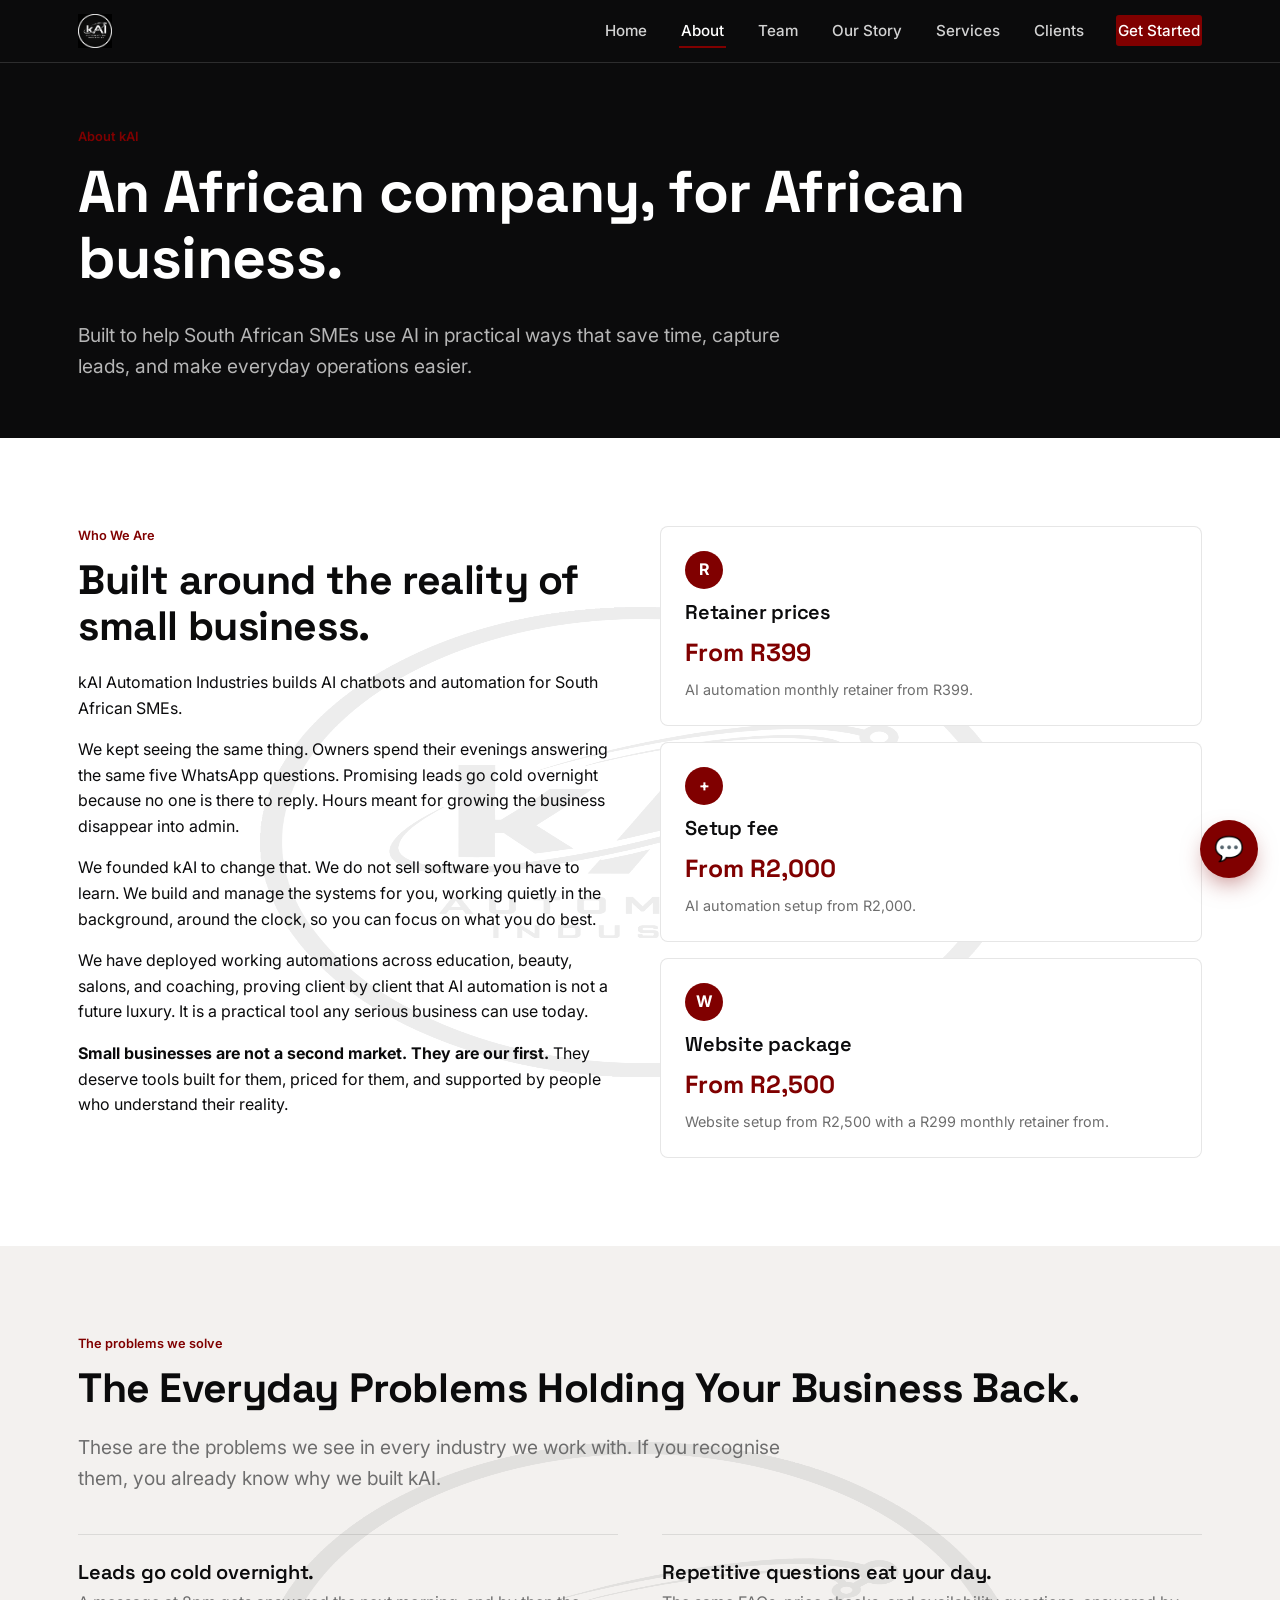
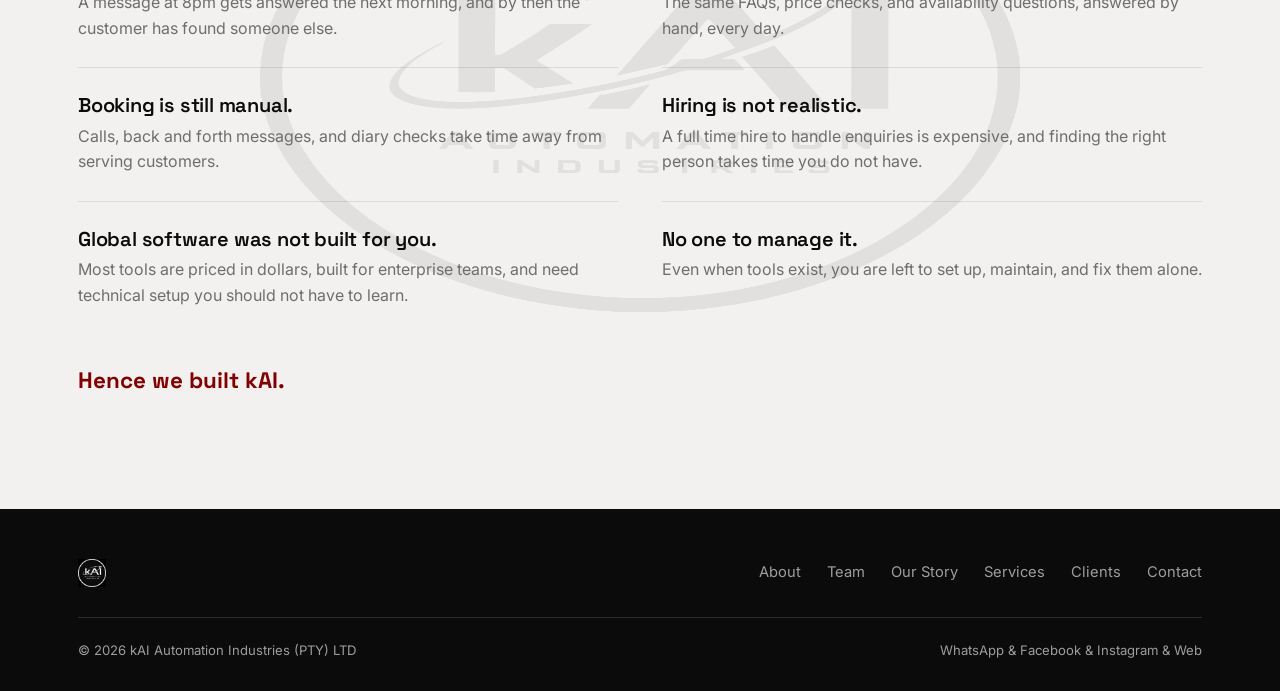
==== about.html @ 9ff00476 "kAI-Site First deployment" ====
<!DOCTYPE html>
<html lang="en">
<head>
<meta charset="UTF-8">
<meta name="viewport" content="width=device-width, initial-scale=1.0">
<title>About | kAI Automation Industries</title>
<meta name="description" content="kAI Automation Industries builds AI chatbots and automation for South African SMEs.">
<link rel="stylesheet" href="styles.css">
</head>
<body>
<header class="site-header">
<nav class="nav">
<a href="index.html" class="nav-brand"><img src="assets/kai-logo.png" alt="kAI Automation Industries logo"></a>
<button class="nav-toggle" aria-label="Toggle navigation" aria-expanded="false">&#9776;</button>
<ul class="nav-links"><li><a href="index.html" class="">Home</a></li><li><a href="about.html" aria-current="page" class="">About</a></li><li><a href="team.html" class="">Team</a></li><li><a href="story.html" class="">Our Story</a></li><li><a href="services.html" class="">Services</a></li><li><a href="clients.html" class="">Clients</a></li><li><a href="contact.html" class="nav-cta">Get Started</a></li></ul>
</nav>
</header><section class="page-hero"><div class="container"><div class="eyebrow">About kAI</div><h1>An African company, for African business.</h1><p class="lead">Built to help South African SMEs use AI in practical ways that save time, capture leads, and make everyday operations easier.</p></div></section>
<section class="section logo-watermark"><div class="container grid grid--2"><div><div class="eyebrow">Who We Are</div><h2>Built around the reality of small business.</h2><p class="measure">kAI Automation Industries builds AI chatbots and automation for South African SMEs.</p><p class="measure">We kept seeing the same thing. Owners spend their evenings answering the same five WhatsApp questions. Promising leads go cold overnight because no one is there to reply. Hours meant for growing the business disappear into admin.</p><p class="measure">We founded kAI to change that. We do not sell software you have to learn. We build and manage the systems for you, working quietly in the background, around the clock, so you can focus on what you do best.</p><p class="measure">We have deployed working automations across education, beauty, salons, and coaching, proving client by client that AI automation is not a future luxury. It is a practical tool any serious business can use today.</p><p class="measure"><strong>Small businesses are not a second market. They are our first.</strong> They deserve tools built for them, priced for them, and supported by people who understand their reality.</p></div><div class="about-side"><div class="pricing-icon-card"><div class="icon">R</div><h3>Retainer prices</h3><strong>From R399</strong><p>AI automation monthly retainer from R399.</p></div><div class="pricing-icon-card"><div class="icon">+</div><h3>Setup fee</h3><strong>From R2,000</strong><p>AI automation setup from R2,000.</p></div><div class="pricing-icon-card"><div class="icon">W</div><h3>Website package</h3><strong>From R2,500</strong><p>Website setup from R2,500 with a R299 monthly retainer from.</p></div></div></div></section>
<section class="section section--surface logo-watermark"><div class="container"><div class="eyebrow">The problems we solve</div><h2>The Everyday Problems Holding Your Business Back.</h2><p class="lead">These are the problems we see in every industry we work with. If you recognise them, you already know why we built kAI.</p><div class="problem-list mt-40">
<div><h3>Leads go cold overnight.</h3><p>A message at 8pm gets answered the next morning, and by then the customer has found someone else.</p></div>
<div><h3>Repetitive questions eat your day.</h3><p>The same FAQs, price checks, and availability questions, answered by hand, every day.</p></div>
<div><h3>Booking is still manual.</h3><p>Calls, back and forth messages, and diary checks take time away from serving customers.</p></div>
<div><h3>Hiring is not realistic.</h3><p>A full time hire to handle enquiries is expensive, and finding the right person takes time you do not have.</p></div>
<div><h3>Global software was not built for you.</h3><p>Most tools are priced in dollars, built for enterprise teams, and need technical setup you should not have to learn.</p></div>
<div><h3>No one to manage it.</h3><p>Even when tools exist, you are left to set up, maintain, and fix them alone.</p></div>
</div><p class="closing-line">Hence we built kAI.</p></div></section><footer class="site-footer">
<div class="container">
<div class="footer-top">
<div class="footer-brand"><img src="assets/kai-logo.png" alt="kAI Automation Industries logo"></div>
<ul class="footer-links">
<li><a href="about.html">About</a></li><li><a href="team.html">Team</a></li><li><a href="story.html">Our Story</a></li><li><a href="services.html">Services</a></li><li><a href="clients.html">Clients</a></li><li><a href="contact.html">Contact</a></li>
</ul>
</div>
<div class="footer-bottom">
<span>&copy; <span id="year"></span> kAI Automation Industries (PTY) LTD</span>
<span>WhatsApp &amp; Facebook &amp; Instagram &amp; Web</span>
</div>
</div>
</footer>
<div class="kai-widget" id="kaiWidget">
<div class="kai-widget-panel">
<div class="kai-widget-header"><span class="dot"></span><div><div class="title">kAI Assistant</div><div class="sub">Typically replies in seconds</div></div></div>
<div class="kai-widget-body"><div class="bubble in">Hi, I'm the kAI assistant. Ask me about pricing, channels, or booking a demo.</div></div>
<div class="kai-widget-quick">
<button class="kai-chip" data-key="pricing">What does it cost?</button>
<button class="kai-chip" data-key="channels">Which platforms?</button>
<button class="kai-chip" data-key="demo">Book a demo</button>
<button class="kai-chip" data-key="human">Talk to a human</button>
</div>
</div>
<button class="kai-widget-btn" aria-label="Open kAI assistant">&#128172;</button>
</div>
<script src="script.js"></script>
</body></html>
---- styles.css ----
/* ============================================================
   kAI Automation Industries — shared stylesheet
   Tokens: maroon #800000, ink #0B0B0C, white #FFFFFF,
   warm surface #F3F1EF, quiet text #6E6E6E, signal green #3FAE58
   Type: Space Grotesk (display) / Inter (body)
   ============================================================ */

@import url('https://fonts.googleapis.com/css2?family=Space+Grotesk:wght@500;600;700&family=Inter:wght@400;500;600;700&display=swap');

:root{
  --maroon: #800000;
  --maroon-deep: #5c0000;
  --ink: #0b0b0c;
  --white: #ffffff;
  --surface: #f3f1ef;
  --quiet: #6e6e6e;
  --line: rgba(11,11,12,0.10);
  --line-on-dark: rgba(255,255,255,0.14);
  --signal: #3fae58;
  --shadow: 0 20px 40px -20px rgba(11,11,12,0.35);
  --maxw: 1180px;
  --radius: 3px;
}

*, *::before, *::after{ box-sizing: border-box; }
html{ scroll-behavior: smooth; }
@media (prefers-reduced-motion: reduce){
  html{ scroll-behavior: auto; }
  *, *::before, *::after{ animation-duration: 0.001ms !important; animation-iteration-count: 1 !important; transition-duration: 0.001ms !important; }
}

body{
  margin: 0;
  background: var(--white);
  color: var(--ink);
  font-family: 'Inter', -apple-system, BlinkMacSystemFont, 'Segoe UI', sans-serif;
  font-size: 16px;
  line-height: 1.6;
  -webkit-font-smoothing: antialiased;
}

h1,h2,h3,h4{
  font-family: 'Space Grotesk', 'Inter', sans-serif;
  font-weight: 700;
  line-height: 1.12;
  margin: 0 0 0.5em;
  letter-spacing: -0.01em;
}
h1{ font-size: clamp(2.4rem, 4.6vw, 4.1rem); }
h2{ font-size: clamp(1.8rem, 3.2vw, 2.6rem); }
h3{ font-size: 1.25rem; font-weight: 600; }
p{ margin: 0 0 1em; }
p.lead{ font-size: 1.2rem; color: var(--quiet); max-width: 62ch; }
.measure{ max-width: 62ch; }
a{ color: inherit; }
img{ max-width: 100%; display: block; }
ul{ margin: 0; padding: 0; list-style: none; }

:focus-visible{ outline: 3px solid var(--maroon); outline-offset: 2px; }

.container{
  max-width: var(--maxw);
  margin: 0 auto;
  padding: 0 28px;
}

.section{ padding: 88px 0; }
.section--tight{ padding: 56px 0; }
.section--dark{ background: var(--ink); color: var(--white); }
.section--surface{ background: var(--surface); }
.section--maroon{ background: var(--maroon); color: var(--white); }

.eyebrow{
  font-size: 0.8rem;
  color: var(--maroon);
  font-weight: 600;
  margin: 0 0 0.9em;
}
.section--dark .eyebrow, .section--maroon .eyebrow{ color: #ff9a9a; }

.grid{ display: grid; gap: 40px; }
.grid--2{ grid-template-columns: 1fr 1fr; }
.grid--3{ grid-template-columns: repeat(3, 1fr); }
@media (max-width: 860px){
  .grid--2, .grid--3{ grid-template-columns: 1fr; }
}

/* Buttons */
.btn{
  display: inline-flex;
  align-items: center;
  gap: 10px;
  padding: 14px 26px;
  border-radius: var(--radius);
  font-weight: 600;
  font-size: 0.98rem;
  text-decoration: none;
  border: 1.5px solid transparent;
  cursor: pointer;
  transition: transform 0.15s ease, background 0.15s ease, border-color 0.15s ease;
}
.btn:hover{ transform: translateY(-1px); }
.btn-primary{ background: var(--maroon); color: var(--white); }
.btn-primary:hover{ background: var(--maroon-deep); }
.btn-outline{ background: transparent; color: var(--white); border-color: var(--line-on-dark); }
.btn-outline:hover{ border-color: var(--white); }
.btn-ink{ background: var(--ink); color: var(--white); }
.btn-ink:hover{ background: #222; }

/* Header / Nav */
.site-header{
  position: sticky; top: 0; z-index: 100;
  background: var(--ink);
  border-bottom: 1px solid var(--line-on-dark);
}
.nav{
  display: flex; align-items: center; justify-content: space-between;
  padding: 14px 28px;
  max-width: var(--maxw); margin: 0 auto;
}
.nav-brand{ display: flex; align-items: center; gap: 10px; text-decoration: none; }
.nav-brand img{ height: 34px; width: auto; }
.nav-links{ display: flex; gap: 30px; align-items: center; }
.nav-links a{
  color: rgba(255,255,255,0.82);
  text-decoration: none;
  font-size: 0.95rem;
  font-weight: 500;
  padding: 6px 2px;
  border-bottom: 2px solid transparent;
  transition: color 0.15s ease, border-color 0.15s ease;
}
.nav-links a:hover, .nav-links a[aria-current="page"]{ color: var(--white); border-color: var(--maroon); }
.nav-cta{ color: var(--white) !important; background: var(--maroon); padding: 9px 18px; border-radius: var(--radius); border-bottom: none !important; }
.nav-toggle{
  display: none; background: none; border: none; color: var(--white);
  font-size: 1.6rem; cursor: pointer; padding: 4px 8px;
}
@media (max-width: 780px){
  .nav-toggle{ display: block; }
  .nav-links{
    position: absolute; top: 100%; left: 0; right: 0;
    background: var(--ink); flex-direction: column; align-items: flex-start;
    gap: 0; padding: 8px 28px 20px;
    border-bottom: 1px solid var(--line-on-dark);
    display: none;
  }
  .nav-links.is-open{ display: flex; }
  .nav-links a{ width: 100%; padding: 12px 0; border-bottom: 1px solid var(--line-on-dark); }
  .nav-cta{ margin-top: 8px; text-align: center; }
}

/* Hero */
.hero{
  background: var(--ink); color: var(--white);
  padding: 90px 0 100px;
  position: relative;
  overflow: hidden;
}
.hero::before{
  content: "";
  position: absolute; inset: -20% -10% auto auto;
  width: 640px; height: 640px;
  background: radial-gradient(circle, rgba(128,0,0,0.55), rgba(128,0,0,0) 65%);
  pointer-events: none;
}
.hero-grid{
  display: grid; grid-template-columns: 1.1fr 0.9fr; gap: 56px; align-items: center;
  position: relative; z-index: 1;
}
@media (max-width: 900px){ .hero-grid{ grid-template-columns: 1fr; } }
.hero-kicker{
  display: inline-flex; align-items: center; gap: 8px;
  font-size: 0.82rem; color: #ffb3b3; font-weight: 600;
  margin-bottom: 18px;
}
.hero-kicker .dot{ width: 7px; height: 7px; border-radius: 50%; background: var(--signal); }
.hero p.lead{ color: rgba(255,255,255,0.72); }
.hero-actions{ display: flex; gap: 14px; margin-top: 30px; flex-wrap: wrap; }

/* Trust strip */
.trust-strip{
  display: flex; flex-wrap: wrap; gap: 14px 34px; align-items: center;
  padding-top: 30px; margin-top: 40px; border-top: 1px solid var(--line-on-dark);
}
.trust-strip span{ font-size: 0.9rem; color: rgba(255,255,255,0.55); }
.trust-strip strong{ color: var(--white); }

/* Phone / chat demo (hero) */
.phone{
  background: #141416;
  border: 1px solid var(--line-on-dark);
  border-radius: 20px;
  padding: 18px;
  box-shadow: var(--shadow);
  max-width: 360px; margin: 0 auto;
}
.phone-head{
  display: flex; align-items: center; gap: 10px;
  padding-bottom: 14px; margin-bottom: 14px;
  border-bottom: 1px solid var(--line-on-dark);
}
.phone-avatar{
  width: 34px; height: 34px; border-radius: 50%;
  background: var(--maroon); color: var(--white);
  display: flex; align-items: center; justify-content: center;
  font-weight: 700; font-family: 'Space Grotesk', sans-serif; font-size: 0.85rem;
}
.phone-head .name{ font-weight: 600; font-size: 0.92rem; }
.phone-head .status{ font-size: 0.76rem; color: var(--signal); display:flex; align-items:center; gap:6px; }
.phone-head .status .dot{ width: 6px; height: 6px; border-radius: 50%; background: var(--signal); }
.phone-body{ display: flex; flex-direction: column; gap: 10px; min-height: 250px; }
.bubble{
  max-width: 82%;
  padding: 10px 13px;
  border-radius: 12px;
  font-size: 0.88rem;
  line-height: 1.45;
  opacity: 0; transform: translateY(6px);
  animation: bubble-in 0.35s ease forwards;
}
@keyframes bubble-in{ to{ opacity: 1; transform: none; } }
.bubble.in{ background: #232326; color: #f1f1f1; align-self: flex-start; border-bottom-left-radius: 3px; }
.bubble.out{ background: var(--maroon); color: var(--white); align-self: flex-end; border-bottom-right-radius: 3px; }
.typing{
  align-self: flex-start; display: flex; gap: 4px; padding: 12px 14px;
  background: #232326; border-radius: 12px; border-bottom-left-radius: 3px;
  opacity: 0; animation: bubble-in 0.3s ease forwards;
}
.typing span{ width: 6px; height: 6px; border-radius: 50%; background: #8a8a8a; animation: typing-bounce 1.1s infinite ease-in-out; }
.typing span:nth-child(2){ animation-delay: 0.15s; }
.typing span:nth-child(3){ animation-delay: 0.3s; }
@keyframes typing-bounce{ 0%,60%,100%{ transform: translateY(0); opacity:0.5; } 30%{ transform: translateY(-4px); opacity:1; } }

/* Cards / lists */
.stat-row{ display: flex; flex-wrap: wrap; gap: 44px; }
.stat{ min-width: 140px; }
.stat .num{ font-family: 'Space Grotesk', sans-serif; font-weight: 700; font-size: 2.1rem; color: var(--maroon); }
.section--dark .stat .num, .section--maroon .stat .num{ color: var(--white); }
.stat .label{ color: var(--quiet); font-size: 0.92rem; }
.section--dark .stat .label{ color: rgba(255,255,255,0.6); }

.divider-list > *{ border-top: 1px solid var(--line); padding: 34px 0; }
.divider-list > *:last-child{ border-bottom: 1px solid var(--line); }

.service-row{ display: grid; grid-template-columns: 44px 1fr; gap: 22px; }
.service-row .idx{ font-family: 'Space Grotesk', sans-serif; color: var(--maroon); font-weight: 600; }
.service-row h3{ margin-bottom: 6px; }
.service-row p{ color: var(--quiet); margin-bottom: 0; max-width: 60ch; }

/* Timeline */
.timeline{ position: relative; padding-left: 40px; }
.timeline::before{
  content: ""; position: absolute; left: 11px; top: 6px; bottom: 6px; width: 2px;
  background: var(--line);
}
.timeline-item{ position: relative; padding-bottom: 40px; }
.timeline-item:last-child{ padding-bottom: 0; }
.timeline-item::before{
  content: attr(data-step);
  position: absolute; left: -40px; top: 0;
  width: 24px; height: 24px; border-radius: 50%;
  background: var(--maroon); color: var(--white);
  font-family: 'Space Grotesk', sans-serif; font-size: 0.72rem; font-weight: 700;
  display: flex; align-items: center; justify-content: center;
}
.timeline-item h3{ margin-bottom: 6px; }
.timeline-item p{ color: var(--quiet); margin-bottom: 0; }

/* Founder cards */
.founder{
  display: grid; grid-template-columns: 120px 1fr; gap: 24px; align-items: start;
  padding: 30px 0; border-top: 1px solid var(--line);
}
.founder:last-child{ border-bottom: 1px solid var(--line); }
.founder-photo{
  width: 120px; height: 120px; border-radius: 50%;
  background: var(--surface);
  display: flex; align-items: center; justify-content: center;
  font-family: 'Space Grotesk', sans-serif; font-weight: 700; font-size: 1.6rem;
  color: var(--maroon); border: 2px solid var(--line);
}
.founder h3{ margin-bottom: 2px; }
.founder .role{ color: var(--maroon); font-weight: 600; font-size: 0.9rem; margin-bottom: 10px; }
.founder ul li{ position: relative; padding-left: 16px; color: var(--quiet); margin-bottom: 6px; font-size: 0.95rem; }
.founder ul li::before{ content: "—"; position: absolute; left: 0; color: var(--maroon); }

/* Team cards */
.team-card{
  border: 1px solid var(--line); border-radius: 6px; overflow: hidden;
  background: var(--white);
  transition: transform 0.2s ease, box-shadow 0.2s ease;
}
.team-card:hover{ transform: translateY(-5px); box-shadow: var(--shadow); }
.team-photo{
  aspect-ratio: 1 / 1; background: var(--surface);
  display: flex; align-items: center; justify-content: center;
  font-family: 'Space Grotesk', sans-serif; font-weight: 700; font-size: 2.2rem;
  color: var(--maroon); border-bottom: 1px solid var(--line);
  letter-spacing: 0.02em;
}
.team-card-body{ padding: 24px; }
.team-card h3{ margin-bottom: 2px; }
.team-card .role{ color: var(--maroon); font-weight: 600; font-size: 0.85rem; margin-bottom: 14px; }
.team-card ul li{ position: relative; padding-left: 16px; color: var(--quiet); font-size: 0.89rem; margin-bottom: 8px; line-height: 1.45; }
.team-card ul li::before{ content: "\2014"; position: absolute; left: 0; color: var(--maroon); }

/* Client cards */
.client-card{
  border: 1px solid var(--line); border-radius: var(--radius);
  padding: 30px; background: var(--white);
}
.client-card h3{ margin-bottom: 2px; }
.client-card .sector{ font-size: 0.85rem; color: var(--maroon); font-weight: 600; margin-bottom: 12px; }
.client-card p{ color: var(--quiet); margin-bottom: 0; font-size: 0.95rem; }

/* Impact rows */
.impact-row{ display: grid; grid-template-columns: 260px 1fr; gap: 30px; padding: 30px 0; border-top: 1px solid var(--line-on-dark); }
.impact-row:last-child{ border-bottom: 1px solid var(--line-on-dark); }
.impact-row h3{ color: var(--white); }
.impact-row p{ color: rgba(255,255,255,0.7); margin-bottom: 0; }
@media (max-width: 700px){ .impact-row{ grid-template-columns: 1fr; gap: 8px; } }

/* Forms */
.form-field{ margin-bottom: 20px; }
.form-field label{ display: block; font-size: 0.88rem; font-weight: 600; margin-bottom: 6px; }
.form-field input, .form-field textarea{
  width: 100%; padding: 12px 14px; border: 1.5px solid var(--line);
  border-radius: var(--radius); font-family: inherit; font-size: 0.96rem;
  background: var(--white); color: var(--ink);
}
.form-field input:focus, .form-field textarea:focus{ border-color: var(--maroon); outline: none; }
.form-note{ font-size: 0.85rem; color: var(--quiet); margin-top: 14px; }

.contact-block{ display: flex; gap: 16px; align-items: flex-start; padding: 18px 0; border-top: 1px solid var(--line-on-dark); }
.contact-block:last-child{ border-bottom: 1px solid var(--line-on-dark); }
.contact-block .k{ font-weight: 600; color: var(--white); min-width: 110px; }
.contact-block .v{ color: rgba(255,255,255,0.75); }

/* Footer */
.site-footer{ background: var(--ink); color: rgba(255,255,255,0.6); padding: 50px 0 30px; }
.footer-top{ display: flex; justify-content: space-between; flex-wrap: wrap; gap: 30px; padding-bottom: 30px; border-bottom: 1px solid var(--line-on-dark); }
.footer-brand{ display: flex; align-items: center; gap: 10px; }
.footer-brand img{ height: 28px; }
.footer-links{ display: flex; gap: 26px; flex-wrap: wrap; }
.footer-links a{ color: rgba(255,255,255,0.6); text-decoration: none; font-size: 0.92rem; }
.footer-links a:hover{ color: var(--white); }
.footer-bottom{ padding-top: 22px; font-size: 0.82rem; display: flex; justify-content: space-between; flex-wrap: wrap; gap: 10px; }

/* Chatbot widget */
.kai-widget{ position: fixed; right: 22px; bottom: 22px; z-index: 200; font-family: 'Inter', sans-serif; }
.kai-widget-btn{
  width: 58px; height: 58px; border-radius: 50%;
  background: var(--maroon); color: var(--white); border: none; cursor: pointer;
  box-shadow: 0 10px 26px -8px rgba(128,0,0,0.6);
  display: flex; align-items: center; justify-content: center; font-size: 1.5rem;
  transition: transform 0.15s ease;
}
.kai-widget-btn:hover{ transform: scale(1.06); }
.kai-widget-panel{
  position: absolute; bottom: 74px; right: 0;
  width: 320px; max-width: 84vw;
  background: var(--white); border-radius: 12px;
  box-shadow: var(--shadow); border: 1px solid var(--line);
  overflow: hidden;
  display: none; flex-direction: column;
}
.kai-widget.is-open .kai-widget-panel{ display: flex; }
.kai-widget-header{
  background: var(--ink); color: var(--white); padding: 14px 16px;
  display: flex; align-items: center; gap: 10px;
}
.kai-widget-header .dot{ width: 7px; height: 7px; border-radius: 50%; background: var(--signal); }
.kai-widget-header .title{ font-weight: 600; font-size: 0.92rem; }
.kai-widget-header .sub{ font-size: 0.74rem; color: rgba(255,255,255,0.6); }
.kai-widget-body{ padding: 14px 16px; display: flex; flex-direction: column; gap: 10px; max-height: 300px; overflow-y: auto; }
.kai-widget-body .bubble{ font-size: 0.85rem; opacity: 1; transform: none; animation: none; }
.kai-widget-quick{ display: flex; flex-wrap: wrap; gap: 8px; padding: 0 16px 14px; }
.kai-chip{
  border: 1.5px solid var(--line); background: var(--white); color: var(--ink);
  border-radius: 20px; padding: 7px 12px; font-size: 0.78rem; cursor: pointer;
  transition: border-color 0.15s ease, color 0.15s ease;
}
.kai-chip:hover{ border-color: var(--maroon); color: var(--maroon); }

/* Page hero (interior pages) */
.page-hero{ background: var(--ink); color: var(--white); padding: 64px 0 56px; }
.page-hero p.lead{ color: rgba(255,255,255,0.7); margin-bottom: 0; }

.center{ text-align: center; }
.mt-40{ margin-top: 40px; }


/* ============================================================
   kAI watermark + client case study presentation
   ============================================================ */
.logo-watermark{position:relative;overflow:hidden}
.logo-watermark::after{
  content:"";position:absolute;left:50%;top:50%;transform:translate(-50%,-50%);
  width:min(760px,78vw);height:min(470px,48vw);
  background:url("assets/kai-watermark-dark.png") center/100% 100% no-repeat;
  opacity:.075;pointer-events:none;z-index:0;
}
.logo-watermark > .container{position:relative;z-index:1}

.hero-logo-watermark{
  position:absolute;left:50%;top:50%;transform:translate(-50%,-50%);
  width:min(820px,86vw);height:min(500px,54vw);
  background:url("assets/kai-watermark-light.png") center/100% 100% no-repeat;
  opacity:.095;pointer-events:none;z-index:0;
}
.hero-grid{z-index:1}

.team-photo{overflow:hidden;padding:0}
.team-photo img{width:100%;height:100%;object-fit:cover}
.team-intro{font-size:.92rem;color:var(--quiet)}
.service-detail{display:grid;grid-template-columns:44px 1fr;gap:22px;padding:44px 0;border-top:1px solid var(--line)}
.service-detail:first-child{border-top:0}
.service-detail > .idx{font-family:'Space Grotesk',sans-serif;color:var(--maroon);font-weight:600}
.service-detail h2{margin-bottom:10px}
.service-detail p{color:var(--quiet);max-width:75ch}
.service-tagline{font-size:1.08rem!important;color:var(--ink)!important;font-weight:600}
.check-list{margin:18px 0 0}
.check-list li{position:relative;padding-left:25px;margin:9px 0;color:var(--quiet)}
.check-list li::before{content:"✓";position:absolute;left:0;color:var(--maroon);font-weight:700}
.price-box{border:1px solid var(--line);border-radius:8px;padding:22px;background:var(--white);display:flex;flex-direction:column;gap:3px}
.price-box strong{font-family:'Space Grotesk',sans-serif;font-size:2rem;color:var(--maroon)}
.price-box span{font-size:.85rem;color:var(--quiet)}
.pricing-grid{display:grid;grid-template-columns:repeat(2,1fr);gap:18px}
.section--dark .price-box{background:rgba(255,255,255,.06);border-color:rgba(255,255,255,.16)}
.section--dark .price-box strong{color:#fff}
.section--dark .price-box span{color:rgba(255,255,255,.68)}
.about-side{display:grid;gap:16px;align-content:start}
.pricing-icon-card{padding:24px;border:1px solid var(--line);border-radius:8px;background:var(--white)}
.pricing-icon-card .icon{width:38px;height:38px;border-radius:50%;display:flex;align-items:center;justify-content:center;background:var(--maroon);color:#fff;font-weight:700;margin-bottom:12px}
.pricing-icon-card strong{display:block;font-family:'Space Grotesk',sans-serif;font-size:1.55rem;color:var(--maroon)}
.pricing-icon-card p{color:var(--quiet);font-size:.9rem;margin:5px 0 0}
.problem-list{display:grid;grid-template-columns:repeat(2,1fr);gap:0 44px}
.problem-list > div{padding:26px 0;border-top:1px solid var(--line)}
.problem-list h3{margin-bottom:7px}
.problem-list p{color:var(--quiet);margin:0}
.closing-line{font-family:'Space Grotesk',sans-serif;font-size:1.4rem;font-weight:700;margin-top:28px;color:var(--maroon)}
.story-media{display:grid;gap:18px;align-content:start}
.story-media img{width:100%;border-radius:8px;box-shadow:var(--shadow)}

/* Clients page */
.clients-intro{padding-bottom:46px}
.clients-list{padding-top:28px}
.client-case{display:grid;grid-template-columns:1.08fr .92fr;gap:64px;align-items:center;padding:76px 0;border-top:1px solid var(--line)}
.client-case:first-child{border-top:0;padding-top:0}
.client-case--reverse .client-case-media{order:2}
.client-case--reverse .client-case-copy{order:1}
.client-case-copy h2{font-size:clamp(2rem,3.5vw,3rem);margin-bottom:5px}
.client-case-tag{color:var(--quiet);font-size:.92rem;margin-bottom:28px}
.client-case-block{margin-top:22px}
.client-case-block h3{font-size:.86rem;text-transform:uppercase;letter-spacing:.08em;color:var(--maroon);margin-bottom:7px}
.client-case-block p{color:var(--quiet);max-width:60ch;margin:0}
.client-result{margin-top:28px;padding:20px 22px;background:var(--surface);border-left:3px solid var(--maroon)}
.client-result span{display:block;font-size:.72rem;text-transform:uppercase;letter-spacing:.1em;color:var(--maroon);font-weight:700}
.client-result strong{display:block;font-family:'Space Grotesk',sans-serif;font-size:1.2rem;margin:4px 0}
.client-result p{margin:0;color:var(--quiet);font-size:.9rem}
.client-case-copy blockquote{margin:22px 0 0;padding:18px 20px;border-left:3px solid var(--ink);background:#faf9f7;font-weight:600;font-size:.94rem}
.client-case-media{min-width:0}
.client-case-media > img{width:100%;display:block;object-fit:cover;border-radius:10px;border:1px solid var(--line);box-shadow:var(--shadow);background:var(--ink)}
.client-case-media--wide > img{aspect-ratio:16/9;object-fit:cover}
.client-case-media--portrait{display:flex;justify-content:center}
.client-case-media--portrait > img{width:min(100%,430px);aspect-ratio:4/5;object-fit:cover}
.client-case-media--square{display:flex;justify-content:center}
.client-case-media--square > img{width:min(100%,500px);aspect-ratio:1/1;object-fit:cover}
.client-case-thumbs{display:grid;grid-template-columns:1fr 1fr;gap:14px;margin-top:14px}
.client-case-thumbs img{width:100%;height:230px;object-fit:cover;border-radius:8px;border:1px solid var(--line);background:var(--ink)}
.client-case:nth-child(4) .client-case-thumbs{grid-template-columns:1fr}
.client-case:nth-child(4) .client-case-thumbs img{height:auto;max-height:520px;object-fit:contain}

.contact-card{padding:38px;border-radius:8px}
.contact-card p{color:rgba(255,255,255,.72)}
.contact-card .pricing-grid{margin-top:28px}
.contact-card .eyebrow{color:#ff9a9a}

@media (max-width:800px){
  .hero-logo-watermark{width:520px;height:520px;opacity:.065}
  .pricing-grid,.problem-list,.case-study{grid-template-columns:1fr}
  .case-images{grid-template-columns:1fr 1fr}
  .service-detail{grid-template-columns:32px 1fr}
  .logo-watermark::after{width:350px;height:350px;left:50%;right:auto}
}
@media (max-width:520px){
  .case-images{grid-template-columns:1fr}
  .team-photo{aspect-ratio:1/1}
}

@media (max-width:900px){
  .hero-logo-watermark{width:760px;height:470px;opacity:.08}
  .pricing-grid,.problem-list{grid-template-columns:1fr}
  .service-detail{grid-template-columns:32px 1fr}
  .logo-watermark::after{width:700px;height:430px}
  .client-case{grid-template-columns:1fr;gap:34px;padding:60px 0}
  .client-case--reverse .client-case-media,.client-case--reverse .client-case-copy{order:initial}
  .client-case-media--portrait,.client-case-media--square{justify-content:stretch}
  .client-case-media--portrait > img,.client-case-media--square > img{width:100%;max-width:none}
}
@media (max-width:520px){
  .hero-logo-watermark{width:620px;height:390px;opacity:.075}
  .logo-watermark::after{width:620px;height:390px}
  .client-case{padding:48px 0}
  .client-case-thumbs{grid-template-columns:1fr}
  .client-case-thumbs img{height:auto;max-height:480px;object-fit:contain}
}
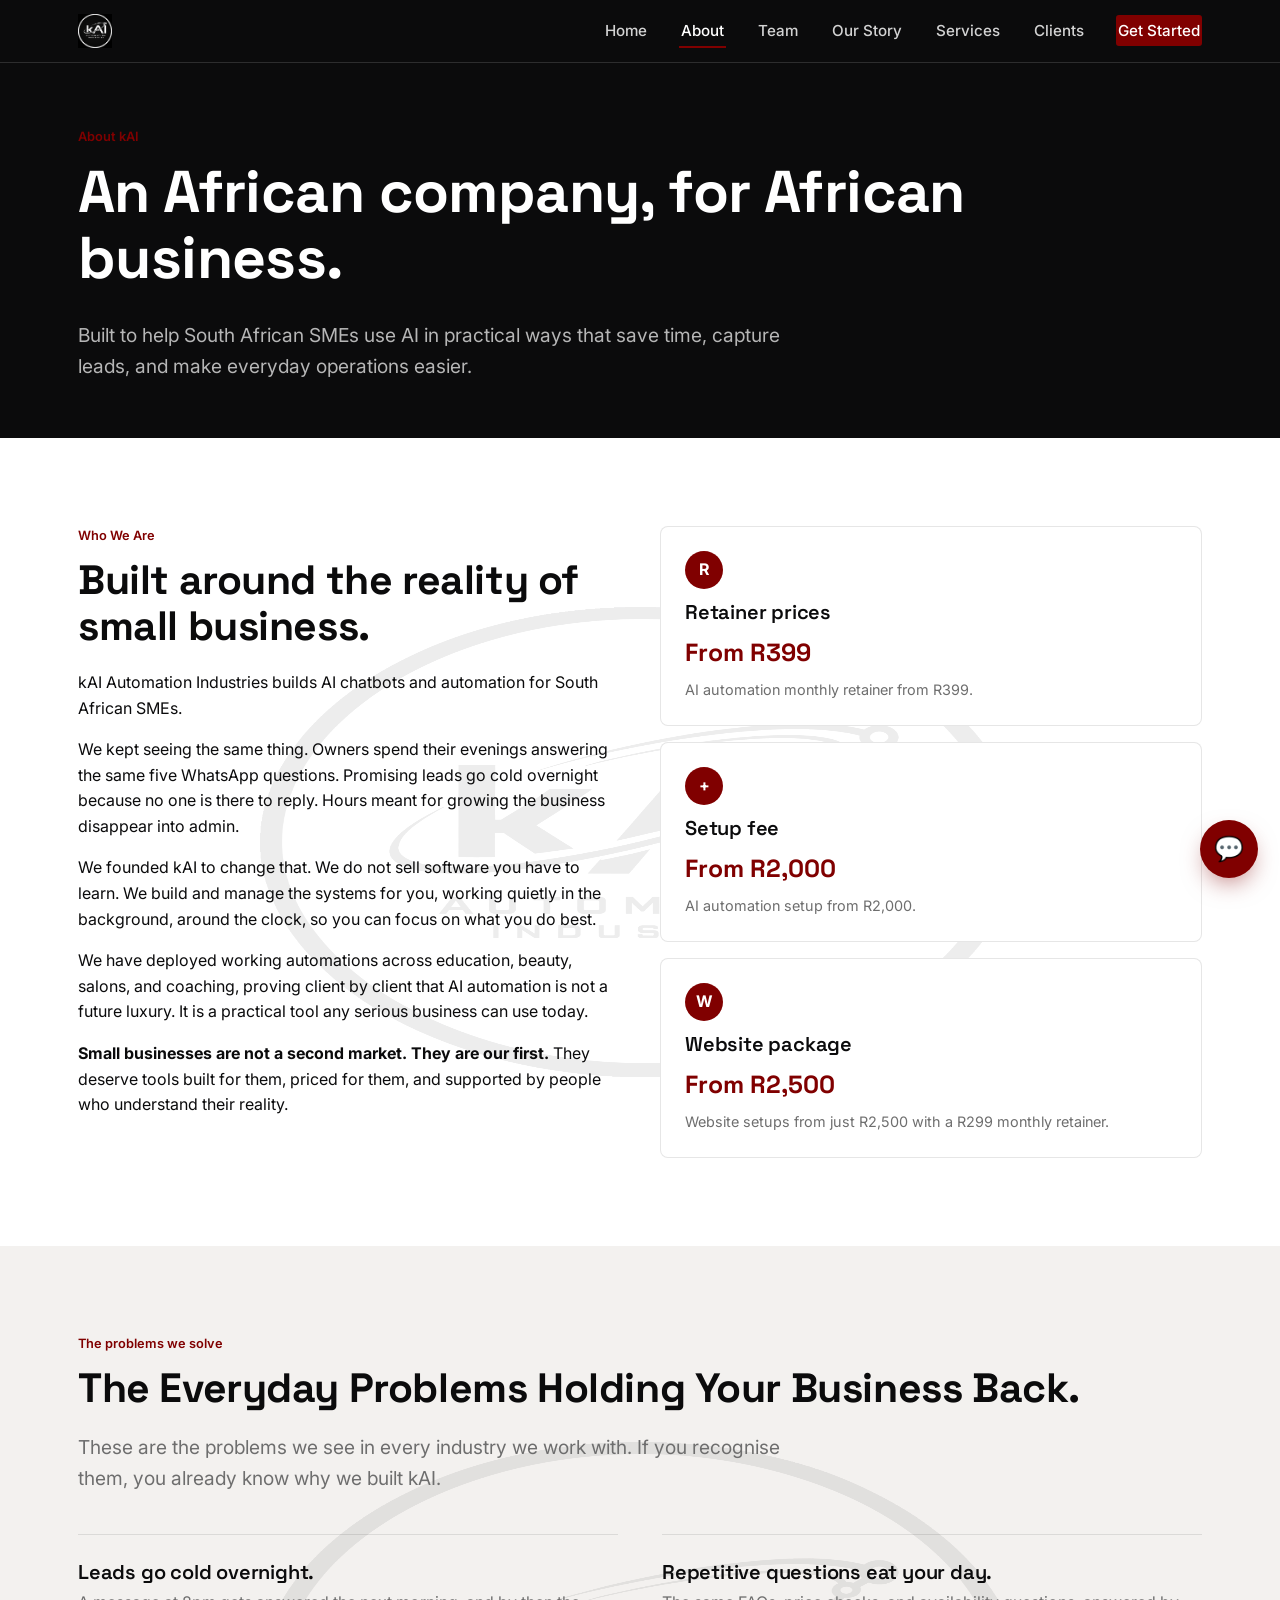
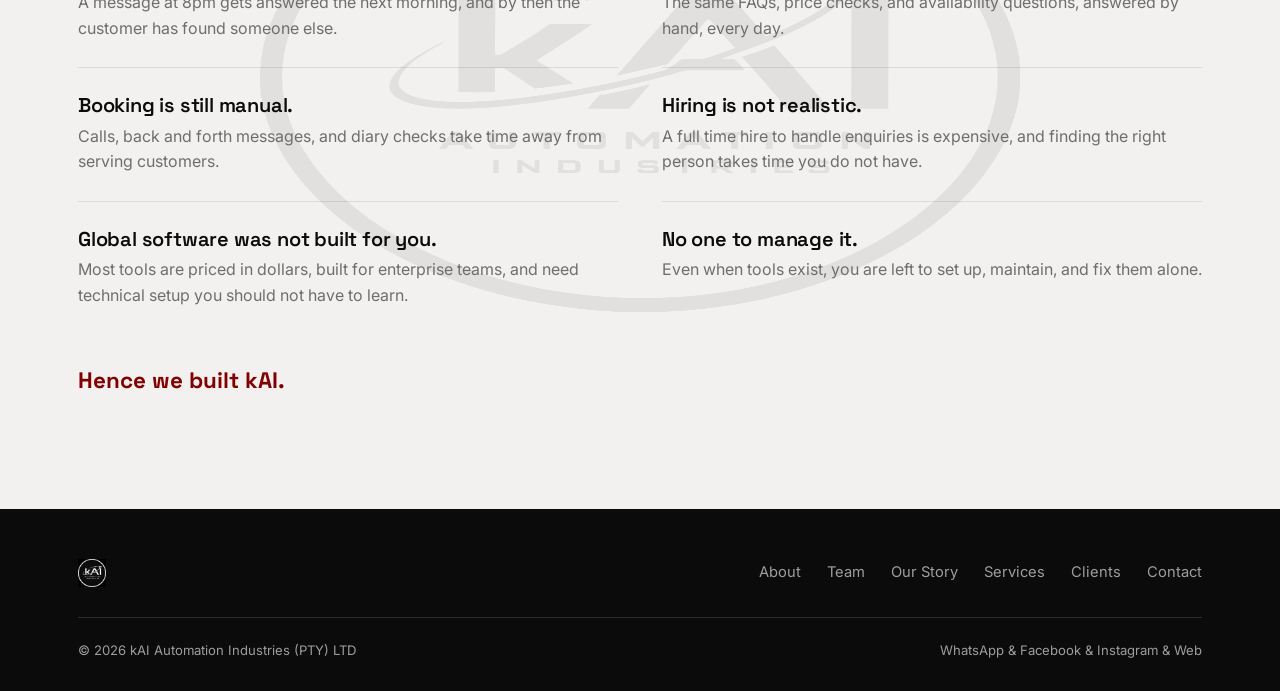
==== commit 9c8db74d: "added changes to the about and index files" ====
--- a/about.html
+++ b/about.html
@@ -15,7 +15,7 @@
 <ul class="nav-links"><li><a href="index.html" class="">Home</a></li><li><a href="about.html" aria-current="page" class="">About</a></li><li><a href="team.html" class="">Team</a></li><li><a href="story.html" class="">Our Story</a></li><li><a href="services.html" class="">Services</a></li><li><a href="clients.html" class="">Clients</a></li><li><a href="contact.html" class="nav-cta">Get Started</a></li></ul>
 </nav>
 </header><section class="page-hero"><div class="container"><div class="eyebrow">About kAI</div><h1>An African company, for African business.</h1><p class="lead">Built to help South African SMEs use AI in practical ways that save time, capture leads, and make everyday operations easier.</p></div></section>
-<section class="section logo-watermark"><div class="container grid grid--2"><div><div class="eyebrow">Who We Are</div><h2>Built around the reality of small business.</h2><p class="measure">kAI Automation Industries builds AI chatbots and automation for South African SMEs.</p><p class="measure">We kept seeing the same thing. Owners spend their evenings answering the same five WhatsApp questions. Promising leads go cold overnight because no one is there to reply. Hours meant for growing the business disappear into admin.</p><p class="measure">We founded kAI to change that. We do not sell software you have to learn. We build and manage the systems for you, working quietly in the background, around the clock, so you can focus on what you do best.</p><p class="measure">We have deployed working automations across education, beauty, salons, and coaching, proving client by client that AI automation is not a future luxury. It is a practical tool any serious business can use today.</p><p class="measure"><strong>Small businesses are not a second market. They are our first.</strong> They deserve tools built for them, priced for them, and supported by people who understand their reality.</p></div><div class="about-side"><div class="pricing-icon-card"><div class="icon">R</div><h3>Retainer prices</h3><strong>From R399</strong><p>AI automation monthly retainer from R399.</p></div><div class="pricing-icon-card"><div class="icon">+</div><h3>Setup fee</h3><strong>From R2,000</strong><p>AI automation setup from R2,000.</p></div><div class="pricing-icon-card"><div class="icon">W</div><h3>Website package</h3><strong>From R2,500</strong><p>Website setup from R2,500 with a R299 monthly retainer from.</p></div></div></div></section>
+<section class="section logo-watermark"><div class="container grid grid--2"><div><div class="eyebrow">Who We Are</div><h2>Built around the reality of small business.</h2><p class="measure">kAI Automation Industries builds AI chatbots and automation for South African SMEs.</p><p class="measure">We kept seeing the same thing. Owners spend their evenings answering the same five WhatsApp questions. Promising leads go cold overnight because no one is there to reply. Hours meant for growing the business disappear into admin.</p><p class="measure">We founded kAI to change that. We do not sell software you have to learn. We build and manage the systems for you, working quietly in the background, around the clock, so you can focus on what you do best.</p><p class="measure">We have deployed working automations across education, beauty, salons, and coaching, proving client by client that AI automation is not a future luxury. It is a practical tool any serious business can use today.</p><p class="measure"><strong>Small businesses are not a second market. They are our first.</strong> They deserve tools built for them, priced for them, and supported by people who understand their reality.</p></div><div class="about-side"><div class="pricing-icon-card"><div class="icon">R</div><h3>Retainer prices</h3><strong>From R399</strong><p>AI automation monthly retainer from R399.</p></div><div class="pricing-icon-card"><div class="icon">+</div><h3>Setup fee</h3><strong>From R2,000</strong><p>AI automation setup from R2,000.</p></div><div class="pricing-icon-card"><div class="icon">W</div><h3>Website package</h3><strong>From R2,500</strong><p>Website setups from just R2,500 with a R299 monthly retainer.</p></div></div></div></section>
 <section class="section section--surface logo-watermark"><div class="container"><div class="eyebrow">The problems we solve</div><h2>The Everyday Problems Holding Your Business Back.</h2><p class="lead">These are the problems we see in every industry we work with. If you recognise them, you already know why we built kAI.</p><div class="problem-list mt-40">
 <div><h3>Leads go cold overnight.</h3><p>A message at 8pm gets answered the next morning, and by then the customer has found someone else.</p></div>
 <div><h3>Repetitive questions eat your day.</h3><p>The same FAQs, price checks, and availability questions, answered by hand, every day.</p></div>
--- a/styles.css
+++ b/styles.css
@@ -147,7 +147,7 @@
   }
   .nav-links.is-open{ display: flex; }
   .nav-links a{ width: 100%; padding: 12px 0; border-bottom: 1px solid var(--line-on-dark); }
-  .nav-cta{ margin-top: 8px; text-align: center; }
+  .nav-cta{ margin-top: 8px; text-align: center; width: auto !important; align-self: center; display: inline-block; padding: 10px 18px !important; }
 }
 
 /* Hero */
@@ -506,3 +506,5 @@
   .client-case-thumbs{grid-template-columns:1fr}
   .client-case-thumbs img{height:auto;max-height:480px;object-fit:contain}
 }
+
+.hero-contact{display:flex;flex-wrap:wrap;gap:8px 12px;align-items:center;margin-top:18px;font-size:14px}.hero-contact a{color:rgba(255,255,255,.86);text-decoration:none}.hero-contact a:hover{text-decoration:underline}
